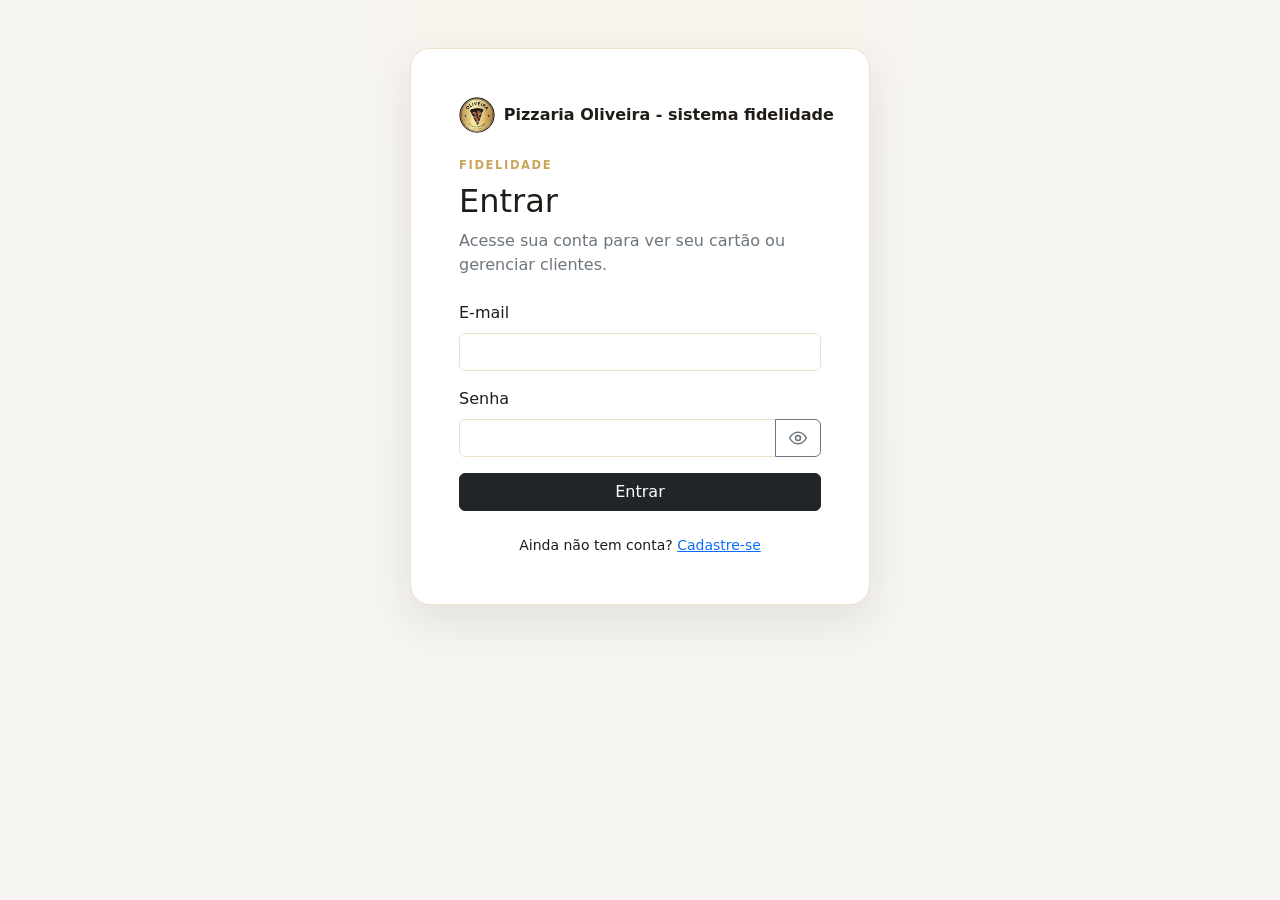
==== index.html @ 123a5b82 "primeira versao site" ====
<!DOCTYPE html>
<html lang="pt-BR">
<head>
    <meta charset="UTF-8">
    <meta name="viewport" content="width=device-width, initial-scale=1.0">
    <meta name="theme-color" content="#201d19">
    <title>Cartão fidelidade</title>
    <link href="https://cdn.jsdelivr.net/npm/bootstrap@5.3.3/dist/css/bootstrap.min.css" rel="stylesheet">
    <link href="css/cartao.css" rel="stylesheet">
</head>
<body>
    <nav class="navbar navbar-expand-md app-navbar">
        <div class="container">
            <a class="navbar-brand fw-bold" href="index.html">
                <img class="brand-logo" src="img/logos/OliveiraPizzaria.png" alt="">
                Pizzaria Oliveira - sistema fidelidade
            </a>
            <button class="navbar-toggler" type="button" data-bs-toggle="collapse"
                    data-bs-target="#main-navigation" aria-controls="main-navigation"
                    aria-expanded="false" aria-label="Abrir menu">
                <span class="navbar-toggler-icon"></span>
            </button>
            <div class="collapse navbar-collapse" id="main-navigation">
                <div class="navbar-nav ms-auto align-items-md-center gap-md-2">
                    <a class="nav-link admin-link" href="clientes.html" hidden>Clientes</a>
                    <a class="nav-link admin-link" href="cadastro.html" hidden>Cadastrar cliente</a>
                    <a class="nav-link login-link" href="login.html">Entrar</a>
                    <a class="nav-link logout-link" href="login.html" hidden>Sair</a>
                    <a class="nav-link account-link fw-semibold" href="conta.html">
                        <span id="header-person-name">Minha conta</span>
                    </a>
                </div>
            </div>
        </div>
    </nav>

    <main class="container py-5">
        <div id="api-status" class="alert alert-secondary" role="status" hidden></div>
        <section class="loyalty-page mx-auto" aria-labelledby="page-title">
            <header class="text-center mb-4">
                <p class="eyebrow mb-2">SEU PROGRAMA DE FIDELIDADE</p>
                <h1 id="page-title" class="h2 mb-2">Seu cartão</h1>
                <p id="company-name" class="text-secondary mb-0"></p>
            </header>

            <div class="card-preview p-3 p-sm-4">
                <div class="card-toolbar d-flex justify-content-between align-items-center gap-3 mb-3">
                    <span id="card-side-label" class="small fw-semibold">Frente do cartão</span>
                    <div class="btn-group btn-group-sm" role="group" aria-label="Escolher lado do cartão">
                        <button id="show-front" class="btn btn-outline-dark active" type="button"
                                aria-pressed="true" aria-controls="loyalty-card">
                            Frente
                        </button>
                        <button id="show-back" class="btn btn-outline-dark" type="button"
                                aria-pressed="false" aria-controls="loyalty-card">
                            Verso
                        </button>
                    </div>
                </div>

                <div id="loyalty-card" class="loyalty-card" aria-live="polite">
                    <img id="card-art" class="card-art" src="" alt="">
                    <div id="stamp-grid" class="stamp-grid" aria-label="Carimbos do cartão"></div>
                    <span id="card-customer-name" class="card-customer-name"></span>
                </div>

                <div class="d-flex justify-content-between align-items-center mt-3">
                    <span id="stamp-progress" class="small fw-semibold"></span>
                    <span class="small text-secondary">Carimbos</span>
                </div>
                <div class="progress mt-2" role="progressbar" aria-label="Progresso do cartão"
                     aria-valuemin="0" aria-valuemax="10" id="stamp-progress-bar">
                    <div id="stamp-progress-fill" class="progress-bar"></div>
                </div>
            </div>

            <p class="small text-secondary text-center mt-3 mb-0">
                Apresente este cartão a cada compra e acompanhe seus carimbos.
            </p>

            <section class="mt-5" aria-labelledby="history-title">
                <h2 id="history-title" class="h5 mb-3">Seu histórico</h2>
                <div id="client-history" class="d-grid gap-2"></div>
                <p id="client-history-empty" class="small text-secondary mb-0" hidden>
                    Você ainda não tem cartões. Peça seu primeiro carimbo na loja!
                </p>
            </section>
        </section>
    </main>

    <script src="js/config.js"></script>
    <script src="js/api.js"></script>
    <script src="js/app.js"></script>
    <script src="https://cdn.jsdelivr.net/npm/bootstrap@5.3.3/dist/js/bootstrap.bundle.min.js"></script>
</body>
</html>
---- css/cartao.css ----
:root {
    color-scheme: light;
    --brand-color: #c9a65b;
    --brand-dark: #201d19;
}

body {
    min-height: 100vh;
    background:
        radial-gradient(ellipse at top, color-mix(in srgb, var(--brand-color) 12%, white), transparent 48%),
        #f5f4f1;
    color: var(--brand-dark);
}

.app-navbar {
    border-bottom: 1px solid rgb(32 29 25 / 9%);
    background: rgb(255 255 255 / 92%);
}

.app-navbar .navbar-brand,
.app-navbar .account-link {
    color: var(--brand-dark);
}

.navbar-brand {
    display: inline-flex;
    align-items: center;
    gap: 0.55rem;
}

.brand-logo {
    width: 2.25rem;
    height: 2.25rem;
    flex: 0 0 auto;
    border-radius: 50%;
    object-fit: cover;
}

.card-customer-name {
    position: absolute;
    top: 76.8%;
    left: 25%;
    z-index: 1;
    max-width: 68%;
    overflow: hidden;
    color: #57472e;
    font-size: clamp(0.55rem, 2vw, 0.9rem);
    font-weight: 600;
    text-overflow: ellipsis;
    white-space: nowrap;
}

.loyalty-page {
    max-width: 560px;
}

.eyebrow {
    color: var(--brand-color);
    font-size: 0.72rem;
    font-weight: 700;
    letter-spacing: 0.14em;
}

.card-preview {
    --bs-border-color: color-mix(in srgb, var(--brand-color) 35%, white);
    background: #fff;
    border: 1px solid var(--bs-border-color);
    border-radius: 1.25rem;
    box-shadow: 0 1rem 2.5rem rgb(32 29 25 / 9%);
}

.auth-card {
    max-width: 460px;
}

.account-details dt,
.account-details dd {
    padding-top: 0.75rem;
    padding-bottom: 0.75rem;
}

.account-details dt {
    color: #69645c;
}

.history-card {
    transition: transform 160ms ease, box-shadow 160ms ease;
}

.history-card:hover {
    transform: translateY(-2px);
    box-shadow: 0 1rem 2.5rem rgb(32 29 25 / 13%);
}

.card-toolbar .btn {
    --bs-btn-color: var(--brand-dark);
    --bs-btn-border-color: color-mix(in srgb, var(--brand-color) 65%, white);
    --bs-btn-hover-bg: var(--brand-dark);
    --bs-btn-hover-border-color: var(--brand-dark);
    --bs-btn-active-bg: var(--brand-dark);
    --bs-btn-active-border-color: var(--brand-dark);
}

.loyalty-card {
    position: relative;
    overflow: hidden;
    aspect-ratio: 447 / 324;
    border-radius: 0.75rem;
    background-color: var(--brand-dark);
    box-shadow: 0 0.4rem 1.2rem rgb(0 0 0 / 16%);
}

.card-art {
    display: block;
    width: 100%;
    height: 100%;
    object-fit: contain;
}

.stamp-grid {
    position: absolute;
    inset: 0;
    pointer-events: none;
}

.stamp-marker {
    position: absolute;
    display: grid;
    width: 15.7%;
    aspect-ratio: 1;
    place-items: center;
    transform: translate(-50%, -50%);
}

.stamp-logo {
    position: relative;
    display: grid;
    width: 100%;
    height: 100%;
    aspect-ratio: 1;
    overflow: hidden;
    border: 2px solid #d2b56d;
    border-radius: 50%;
    background: #fff9e8;
    box-shadow: 0 1px 4px rgb(0 0 0 / 30%);
    place-items: center;
}

.stamp-logo-art {
    position: absolute;
    top: 0;
    left: 50%;
    width: 320%;
    max-width: none;
    height: auto;
    transform: translateX(-50%);
}

.stamp-initials {
    display: grid;
    width: 100%;
    height: 100%;
    place-items: center;
    border-radius: 50%;
    color: var(--brand-dark);
    font-size: clamp(0.55rem, 3vw, 0.9rem);
    font-weight: 800;
}

#stamp-progress-fill {
    width: 0;
    background-color: var(--brand-color);
    transition: width 200ms ease;
}

@media (max-width: 575.98px) {
    main.container {
        padding-top: 2.5rem !important;
    }

    .card-preview {
        border-radius: 1rem;
    }
}

.history-item {
    display: flex;
    flex-wrap: wrap;
    align-items: center;
    justify-content: space-between;
    gap: 0.35rem 0.75rem;
    padding: 0.85rem 1rem;
    border: 1px solid color-mix(in srgb, var(--brand-color) 35%, white);
    border-radius: 0.85rem;
    background: #fff;
}

.history-item .history-title {
    font-weight: 600;
}

.history-item-done {
    border-style: dashed;
    background: #f5f4f1;
    color: #69645c;
    font-size: 0.92rem;
}
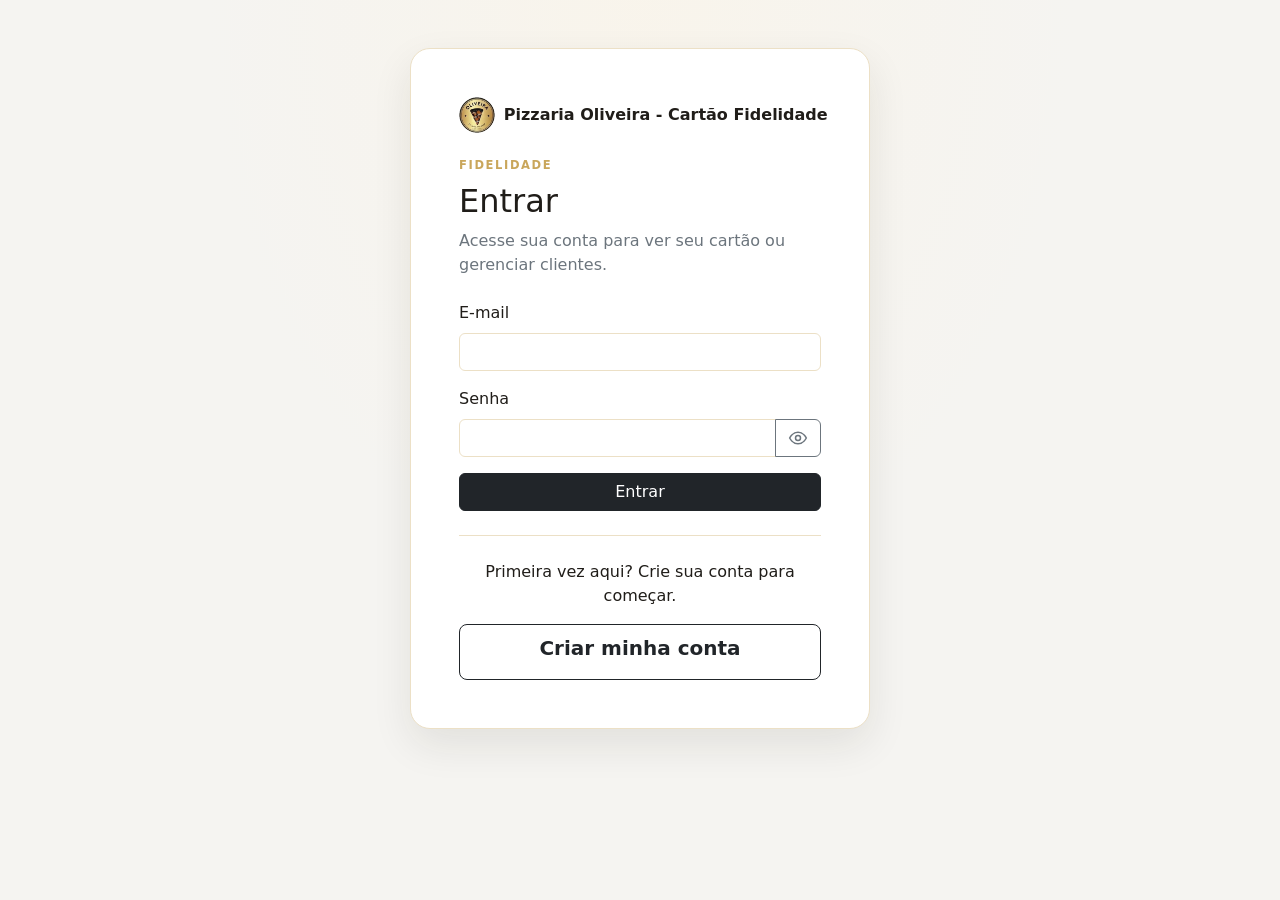
==== commit c79c545a: "mudanças relacionadas a api e melhoria de usabilidade" ====
--- a/index.html
+++ b/index.html
@@ -5,6 +5,7 @@
     <meta name="viewport" content="width=device-width, initial-scale=1.0">
     <meta name="theme-color" content="#201d19">
     <title>Cartão fidelidade</title>
+    <link rel="icon" type="image/png" href="img/logos/OliveiraPizzaria.png">
     <link href="https://cdn.jsdelivr.net/npm/bootstrap@5.3.3/dist/css/bootstrap.min.css" rel="stylesheet">
     <link href="css/cartao.css" rel="stylesheet">
 </head>
@@ -13,7 +14,7 @@
         <div class="container">
             <a class="navbar-brand fw-bold" href="index.html">
                 <img class="brand-logo" src="img/logos/OliveiraPizzaria.png" alt="">
-                Pizzaria Oliveira - sistema fidelidade
+                Pizzaria Oliveira - Cartão Fidelidade
             </a>
             <button class="navbar-toggler" type="button" data-bs-toggle="collapse"
                     data-bs-target="#main-navigation" aria-controls="main-navigation"
--- a/css/cartao.css
+++ b/css/cartao.css
@@ -73,6 +73,23 @@
     max-width: 460px;
 }
 
+.auth-card .btn-lg {
+    min-height: 3.5rem;
+}
+
+.customer-row {
+    cursor: pointer;
+}
+
+.customer-row:hover > * {
+    background-color: #f7f4ec;
+}
+
+.customer-row:focus-visible {
+    outline: 3px solid var(--brand-color);
+    outline-offset: -3px;
+}
+
 .account-details dt,
 .account-details dd {
     padding-top: 0.75rem;
@@ -147,13 +164,10 @@
 }
 
 .stamp-logo-art {
-    position: absolute;
-    top: 0;
-    left: 50%;
-    width: 320%;
-    max-width: none;
-    height: auto;
-    transform: translateX(-50%);
+    display: block;
+    width: 100%;
+    height: 100%;
+    object-fit: cover;
 }
 
 .stamp-initials {
